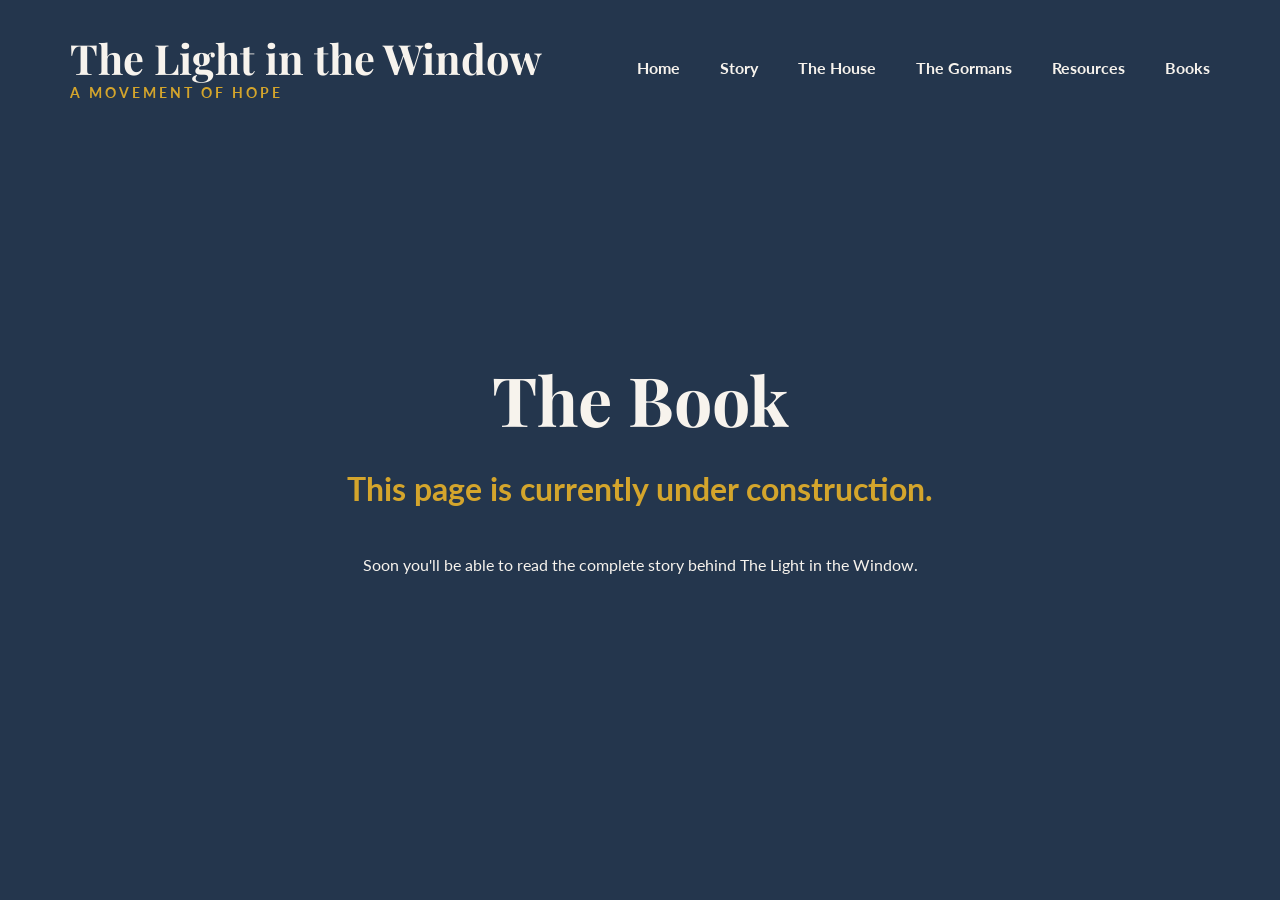
==== book.html @ 95023f9f "Initial website project structure and assets" ====
<!DOCTYPE html>
<html lang="en">

<head>
    <meta charset="UTF-8">
    <meta name="viewport" content="width=device-width, initial-scale=1.0">
    <title>Story | The Light in the Window</title>

    <link rel="stylesheet" href="css/style.css">

    <link rel="preconnect" href="https://fonts.googleapis.com">
    <link rel="preconnect" href="https://fonts.gstatic.com" crossorigin>

    <link href="https://fonts.googleapis.com/css2?family=Playfair+Display:wght@400;600;700&family=Lato:wght@300;400;700&display=swap" rel="stylesheet">
</head>

<body>

<header>
    <nav>

        <div class="logo">
            <span class="logo-title">The Light in the Window</span>
            <span class="logo-tagline">A Movement of Hope</span>
        </div>

        <ul>
            <li><a href="index.html">Home</a></li>
            <li><a href="story.html">Story</a></li>
            <li><a href="house.html">The House</a></li>
            <li><a href="gormans.html">The Gormans</a></li>
            <li><a href="resources.html">Resources</a></li>
            <li><a href="book.html">Books</a></li>
        </ul>

    </nav>
</header>

<section class="hero">

    <div class="overlay">

        <h1>The Book</h1>

        <h2>This page is currently under construction.</h2>

        <p>
            Soon you'll be able to read the complete story behind
            The Light in the Window.
        </p>

    </div>

</section>

</body>
</html>
---- css/style.css ----
/* =========================================
   THE LIGHT IN THE WINDOW
   Main Stylesheet
========================================= */

* {
    margin: 0;
    padding: 0;
    box-sizing: border-box;
}

body {
    font-family: 'Lato', sans-serif;
    background: #24364D;
    color: #F7F3ED;
    line-height: 1.7;
}

a {
    text-decoration: none;
}

ul {
    list-style: none;
}

header {
    width: 100%;
    position: absolute;
    top: 0;
    left: 0;
    z-index: 1000;
    padding: 35px 70px;
}

nav {
    display: flex;
    justify-content: space-between;
    align-items: center;
    width: 100%;
}

.logo {
    display: flex;
    flex-direction: column;
    flex-shrink: 0;
    line-height: 1.1;
}

.logo-title {
    font-family: 'Playfair Display', serif;
    font-size: 2.6rem;
    font-weight: 700;
    color: #F7F3ED;
}

.logo-tagline {
    margin-top: 4px;
    font-family: 'Lato', sans-serif;
    font-size: 0.9rem;
    font-weight: 700;
    color: #D4A52C;
    text-transform: uppercase;
    letter-spacing: 3px;
}

nav ul {
    display: flex;
    align-items: center;
    gap: 40px;
    margin-left: auto;
}

nav li {
    list-style: none;
}

nav a {
    color: #F7F3ED;
    font-weight: 700;
    transition: color .3s ease;
}

nav a:hover {
    color: #D4A52C;
}

.hero {
    min-height: 100vh;
    display: flex;
    justify-content: center;
    align-items: center;
    text-align: center;
    padding: 120px 20px 80px;
}
.eyebrow {
    color: #F7F3ED;
    font-size: 1rem;
    margin-bottom: 20px;
    letter-spacing: 1px;
}

.hero h1 {
    font-family: 'Playfair Display', serif;
    font-size: 4.25rem;
    line-height: 1.1;
    margin-bottom: 25px;
    color: #F7F3ED;
}

.hero h2 {
    font-size: 2rem;
    color: #D4A52C;
    max-width: 900px;
    margin: 0 auto 35px;
    font-weight: 700;
}

.intro {
    font-size: 1.3rem;
    max-width: 760px;
    margin: 20px auto;
    color: #F7F3ED;
}

.buttons {
    margin-top: 50px;
}

.button {
    display: inline-block;
    background: #D4A52C;
    color: white;
    padding: 18px 40px;
    border-radius: 8px;
    font-weight: 700;
    margin: 10px;
    transition: .3s;
}

.button:hover {
    background: #B58522;
}

.secondary {
    background: transparent;
    border: 2px solid #D4A52C;
}

.secondary:hover {
    background: #D4A52C;
}/* ===========================
   THE GORMANS
=========================== */

.gormans{
    background:#f7f3ed;
    padding:100px 8%;
}
.container{
    max-width:1200px;
    margin:0 auto;
}
.gormans .container{
  display:flex;
    align-items:flex-start;
    justify-content:space-between;
    gap:80px;
}
.gormans-image{
    flex:1;
}

.gormans-image img{
    width:100%;
    max-width:450px;
    border-radius:12px;
    box-shadow:0 20px 50px rgba(0,0,0,.18);
}

.gormans-content{
    flex:1;
}

.gormans-content h2{
    font-family:'Playfair Display', serif;
    font-size:4rem;
    color:#24364d;
    margin-bottom:20px;
}

.gormans-content .subtitle{
    color:#D4A52C;
    font-weight:700;
    font-size:1.5rem;
    margin-bottom:25px;
}

.gormans-content p{
    color:#444;
    font-size:1.3rem;
    line-height:1.8;
    margin-bottom:30px;
    max-width:650px;
}

   /* ===========================
   THE HOUSE
=========================== */

.house{
    background:#24364d;
    color:white;
    padding:100px 8%;
}

.house .container{
    display:flex;
    align-items:flex-start;
    justify-content:space-between;
    gap:80px;
}

.house-content{
    flex:1;
}

.house-content h2{
    font-family:'Playfair Display', serif;
    font-size:3.5rem;
    margin-bottom:20px;
}

.house-content .subtitle{
    color:#D4A52C;
    font-size:1.5rem;
    font-weight:700;
    margin-bottom:25px;
}

.house-content p{
    font-size:1.2rem;
    line-height:1.8;
    max-width:700px;
    margin-bottom:35px;
}

.house-image{
    flex:1;
    display:flex;
    justify-content:center;
}

.placeholder{
    width:450px;
    height:300px;
    border:2px dashed rgba(255,255,255,.35);
    border-radius:12px;
    display:flex;
    align-items:center;
    justify-content:center;
    flex-direction:column;
    font-size:1.5rem;
    color:#ffffff;
}/* ===========================
   THE BOOK
=========================== */

.book-preview{
    background:#f7f3ed;
    padding:100px 8%;
}

.book-preview .container{
    display:flex;
    align-items:flex-start;
    justify-content:space-between;
    gap:80px;
}

.book-image{
    flex:1;
    display:flex;
    justify-content:center;
}

.book-content{
    flex:1;
}

.book-content h2{
    font-family:'Playfair Display', serif;
    font-size:3.5rem;
    color:#24364d;
    margin-bottom:20px;
}

.book-content .subtitle{
    color:#D4A52C;
    font-size:1.5rem;
    font-weight:700;
    margin-bottom:25px;
}

.book-content p{
    color:#444;
    font-size:1.2rem;
    line-height:1.8;
    margin-bottom:35px;
    max-width:650px;
}

/* ===========================
   JOIN THE MOVEMENT
=========================== */

.movement{
    background:#D4A52C;
    color:white;
    padding:100px 8%;
    text-align:center;
}

.movement-content{
    max-width:850px;
    margin:0 auto;
}

.section-tag{
    text-transform:uppercase;
    letter-spacing:3px;
    font-size:.9rem;
    font-weight:700;
    margin-bottom:20px;
}

.movement h2{
    font-family:'Playfair Display', serif;
    font-size:4rem;
    margin-bottom:30px;
}

.movement p{
    font-size:1.25rem;
    line-height:1.9;
    margin-bottom:30px;
}

.movement .button{
    background:white;
    color:#24364d;
}

.movement .button:hover{
    background:#24364d;
    color:white;
}

 /* ===========================
   STORY INTRO
=========================== */

.story-intro{
    background:#2b3f5c;
    color:#ffffff;
    padding:90px 8%;
}

.story-intro .container{
    max-width:900px;
    margin:0 auto;
}

.story-intro-content{
    text-align:center;
}

.story-intro-content .section-tag{
    color:#D4A52C;
    text-transform:uppercase;
    letter-spacing:3px;
    font-size:.9rem;
    font-weight:700;
    margin-bottom:30px;
}

.story-intro-content h2{
    font-family:Georgia, serif;
    font-size:3rem;
    color:#ffffff;
    margin-bottom:10px;
    line-height:1.2;
}

.story-intro-content h3{
    font-family:Georgia, serif;
    font-size:2rem;
    color:#D4A52C;
    margin-bottom:30px;
}

.story-intro-content p{
    font-size:1.25rem;
    line-height:1.9;
    color:#f3f3f3;
    max-width:760px;
    margin:0 auto 22px;
}

.story-intro-content .highlight{
    font-family:Georgia, serif;
    font-size:2.3rem;
    color:#ffffff;
    font-weight:bold;
    margin:40px auto;
}
/* =========================================
   FOOTER
========================================= */

.footer {
    background: #2B3F5C;
    color: #FFFFFF;
    padding: 70px 8% 30px;
}

.footer .container {
    max-width: 1200px;
    margin: 0 auto;
    display: flex;
    justify-content: space-between;
    align-items: flex-start;
    gap: 60px;
    flex-wrap: wrap;
}

.footer-brand {
    flex: 2;
    min-width: 300px;
}

.footer-links,
.footer-contact {
    flex: 1;
    min-width: 200px;
}

.footer h3,
.footer h4 {
    color: #FFFFFF;
    margin-bottom: 15px;
    font-family: 'Playfair Display', serif;
}

.footer-tagline {
    color: #D4A52C;
    font-weight: 700;
    margin-bottom: 20px;
}

.footer p {
    color: #F3F3F3;
    line-height: 1.8;
}

.footer ul {
    list-style: none;
    padding: 0;
}

.footer li {
    margin-bottom: 10px;
}

.footer a,
.footer a:visited {
    color: #D4A52C;
    text-decoration: none;
    transition: color .3s ease;
}

.footer a:hover {
    color: #FFFFFF;
}

.footer-bottom {
    text-align: center;
    border-top: 1px solid rgba(255,255,255,.15);
    margin-top: 50px;
    padding-top: 30px;
}

.footer-closing {
    color: #D4A52C;
    font-size: 1.2rem;
    font-weight: 700;
}
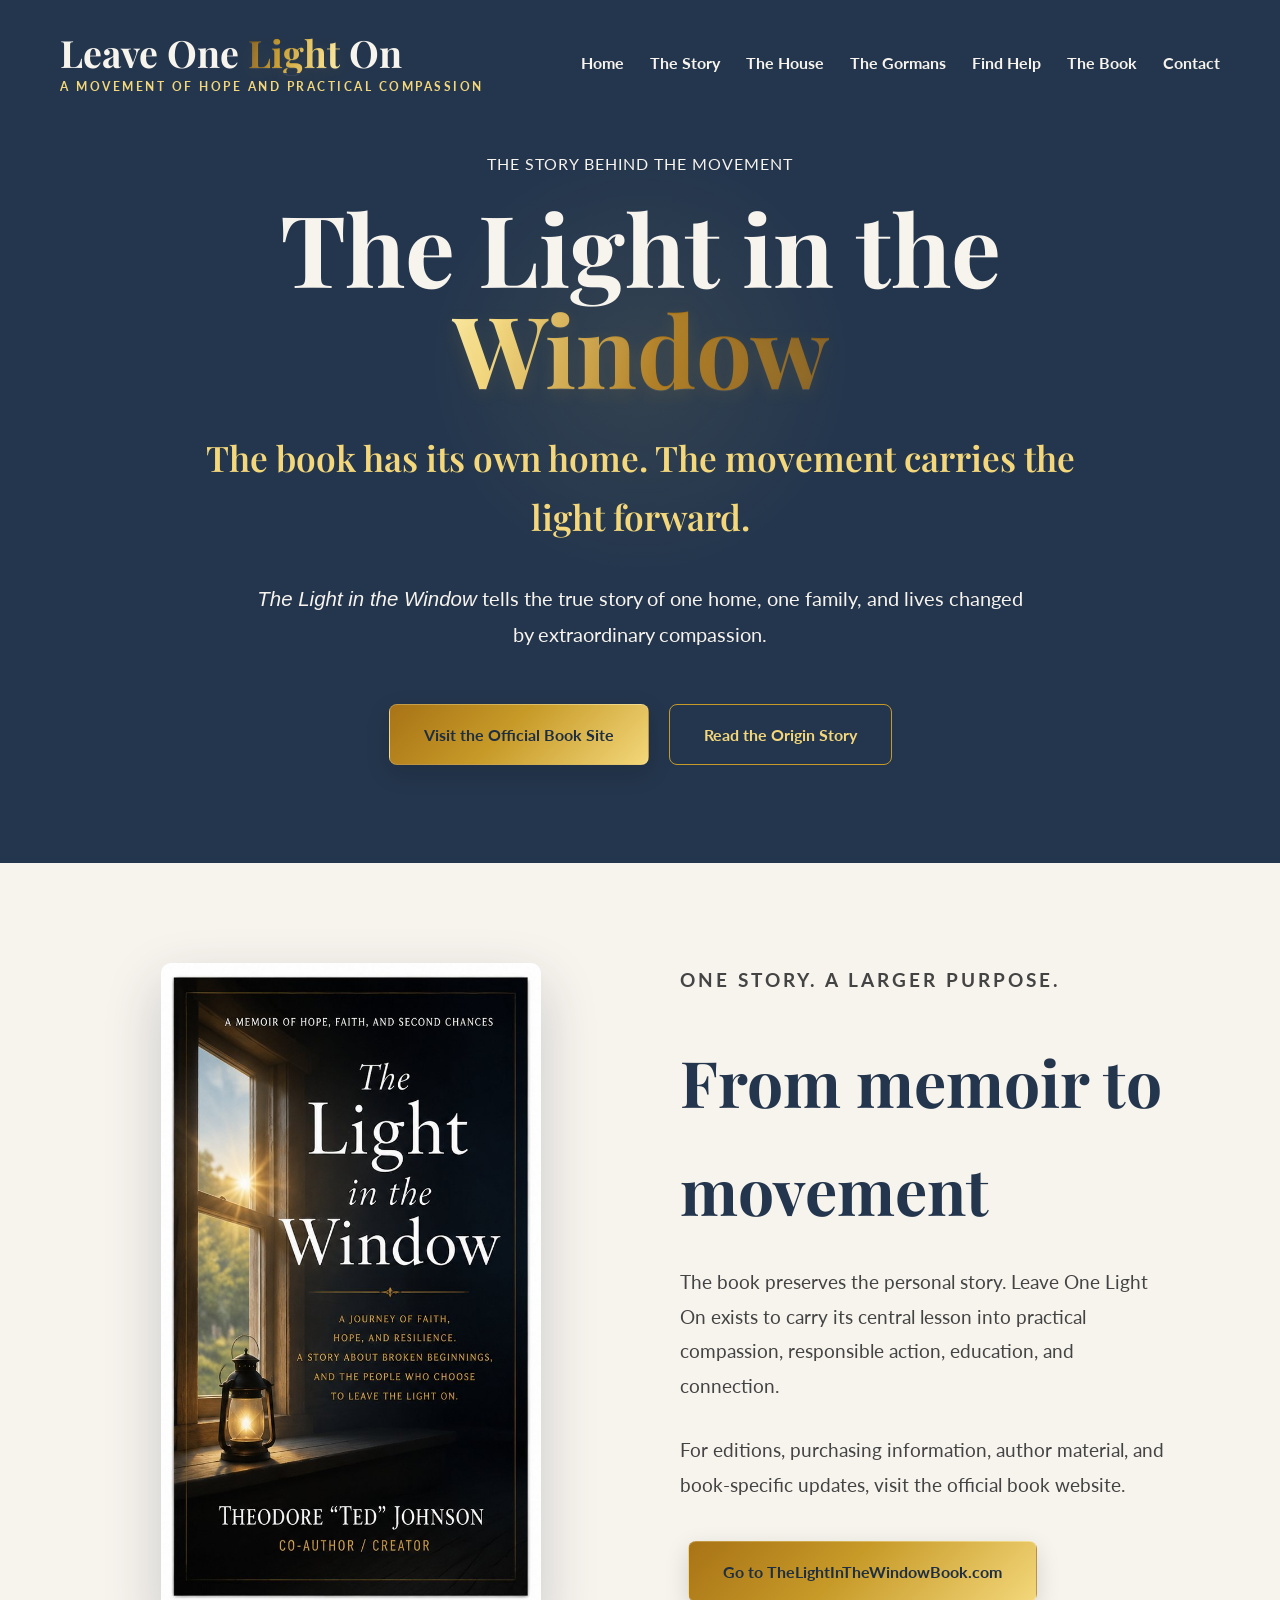
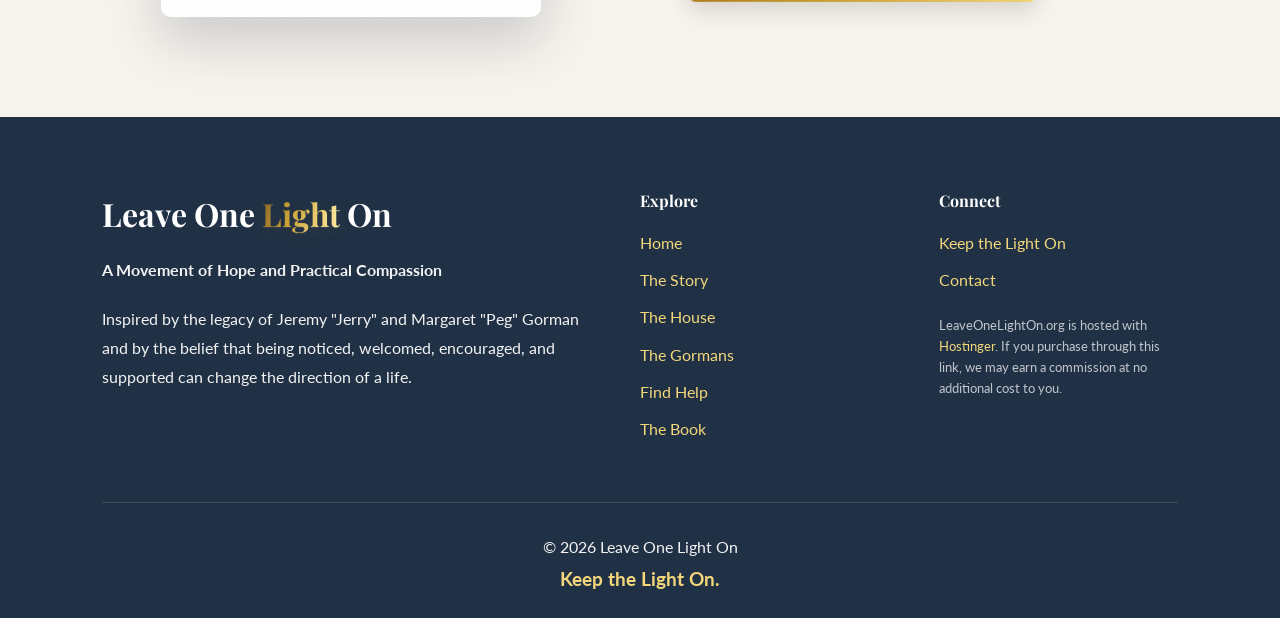
==== commit fac09597: "Preserve legacy book URL" ====
--- a/book.html
+++ b/book.html
@@ -1,57 +1,14 @@
 <!DOCTYPE html>
 <html lang="en">
-
 <head>
     <meta charset="UTF-8">
     <meta name="viewport" content="width=device-width, initial-scale=1.0">
-    <title>Story | The Light in the Window</title>
-
-    <link rel="stylesheet" href="css/style.css">
-
-    <link rel="preconnect" href="https://fonts.googleapis.com">
-    <link rel="preconnect" href="https://fonts.gstatic.com" crossorigin>
-
-    <link href="https://fonts.googleapis.com/css2?family=Playfair+Display:wght@400;600;700&family=Lato:wght@300;400;700&display=swap" rel="stylesheet">
+    <title>The Book | Leave One Light On</title>
+    <meta name="robots" content="noindex, follow">
+    <link rel="canonical" href="https://leaveonelighton.org/books.html">
+    <meta http-equiv="refresh" content="0; url=books.html">
 </head>
-
 <body>
-
-<header>
-    <nav>
-
-        <div class="logo">
-            <span class="logo-title">The Light in the Window</span>
-            <span class="logo-tagline">A Movement of Hope</span>
-        </div>
-
-        <ul>
-            <li><a href="index.html">Home</a></li>
-            <li><a href="story.html">Story</a></li>
-            <li><a href="house.html">The House</a></li>
-            <li><a href="gormans.html">The Gormans</a></li>
-            <li><a href="resources.html">Resources</a></li>
-            <li><a href="book.html">Books</a></li>
-        </ul>
-
-    </nav>
-</header>
-
-<section class="hero">
-
-    <div class="overlay">
-
-        <h1>The Book</h1>
-
-        <h2>This page is currently under construction.</h2>
-
-        <p>
-            Soon you'll be able to read the complete story behind
-            The Light in the Window.
-        </p>
-
-    </div>
-
-</section>
-
+    <p>This page has moved to <a href="books.html">books.html</a>.</p>
 </body>
-</html>+</html>
